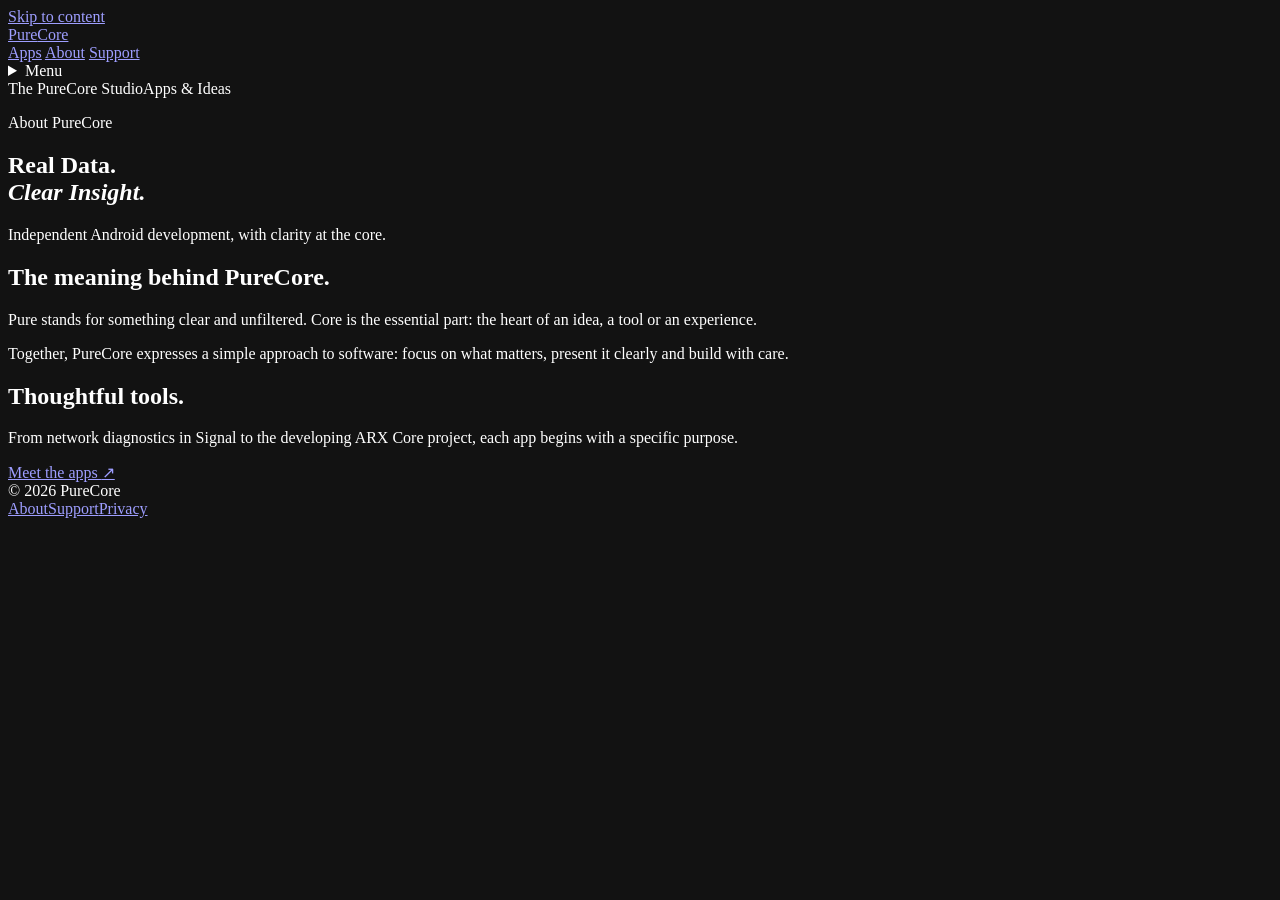
==== about.html @ 23969b4a "Add files via upload" ====
<!doctype html>
<html lang="en">
<head>
<meta charset="utf-8">
<meta name="viewport" content="width=device-width, initial-scale=1">
<meta name="color-scheme" content="dark">
<meta name="theme-color" content="#0e1012">
<meta name="referrer" content="strict-origin-when-cross-origin">
<title>About — PureCore</title>
<meta name="description" content="The thinking behind PureCore: purposeful software focused on the essentials.">
<meta property="og:type" content="website">
<meta property="og:site_name" content="PureCore">
<meta property="og:title" content="About — PureCore">
<meta property="og:description" content="The thinking behind PureCore: purposeful software focused on the essentials.">
<link rel="stylesheet" href="assets/style.css">
</head>
<body>
<a class="skip" href="#main">Skip to content</a>
<div class="wrap">
<header class="site-header">
    <a class="brand" href="index.html" aria-label="PureCore home"><span class="core-mark" aria-hidden="true"><i class="arc upper"></i><i class="arc lower"></i><b class="core"></b></span><span class="brand-text">Pure<span>Core</span></span></a>
    <nav class="desktop-nav" aria-label="Main navigation">
                <a href="apps.html">Apps</a>
                <a href="about.html" aria-current="page">About</a>
                <a href="support.html">Support</a>
            </nav>
    <details class="mobile-menu"><summary>Menu <span class="menu-lines" aria-hidden="true"></span></summary>
        <nav aria-label="Mobile navigation">
            <a href="index.html">Home <span aria-hidden="true">↗</span></a>
                        <a href="apps.html">Apps <span aria-hidden="true">↗</span></a>
                        <a href="about.html" aria-current="page">About <span aria-hidden="true">↗</span></a>
                        <a href="support.html">Support <span aria-hidden="true">↗</span></a>
                    </nav>
    </details>
</header>
<main id="main">
<div class="masthead"><span>The PureCore Studio</span><span>Apps &amp; Ideas</span></div>
    <section class="page-hero"><p class="eyebrow">About PureCore</p><h1>Real Data.<br><em>Clear Insight.</em></h1><p>Independent Android development, with clarity at the core.</p></section><div class="prose"><h2>The meaning behind PureCore.</h2><p>Pure stands for something clear and unfiltered. Core is the essential part: the heart of an idea, a tool or an experience.</p><p>Together, PureCore expresses a simple approach to software: focus on what matters, present it clearly and build with care.</p><h2>Thoughtful tools.</h2><p>From network diagnostics in Signal to the developing ARX Core project, each app begins with a specific purpose.</p><a class="text-link" href="apps.html">Meet the apps <span class="arrow" aria-hidden="true">↗</span></a></div>
</main>
<footer class="site-footer"><span>© 2026 PureCore</span><nav class="footer-links" aria-label="Footer navigation"><a href="about.html">About</a><a href="support.html">Support</a><a href="privacy.html">Privacy</a></nav></footer>
</div>
</body>
</html>
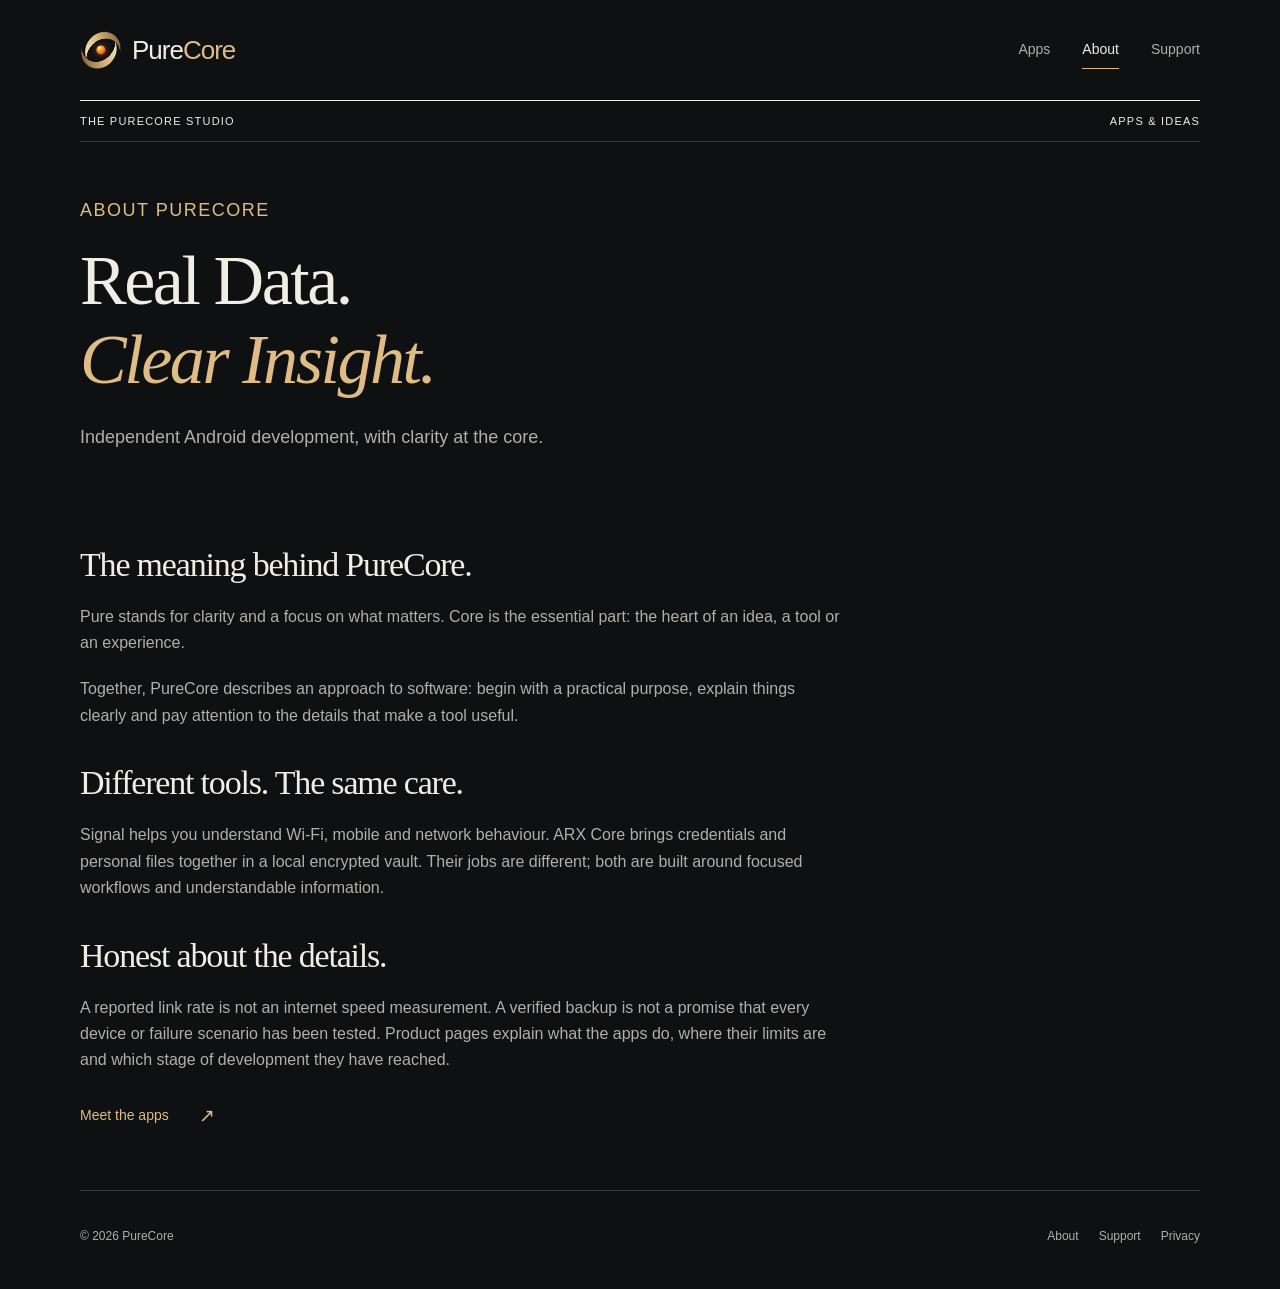
==== commit e48d5911: "Add files via upload" ====
--- a/about.html
+++ b/about.html
@@ -6,13 +6,15 @@
 <meta name="color-scheme" content="dark">
 <meta name="theme-color" content="#0e1012">
 <meta name="referrer" content="strict-origin-when-cross-origin">
-<title>About — PureCore</title>
-<meta name="description" content="The thinking behind PureCore: purposeful software focused on the essentials.">
+<title>About PureCore — Purposeful Android software</title>
+<meta name="description" content="The thinking behind PureCore: useful Android tools, clear explanations and care in the details.">
 <meta property="og:type" content="website">
 <meta property="og:site_name" content="PureCore">
-<meta property="og:title" content="About — PureCore">
-<meta property="og:description" content="The thinking behind PureCore: purposeful software focused on the essentials.">
+<meta property="og:title" content="About PureCore — Purposeful Android software">
+<meta property="og:description" content="The thinking behind PureCore: useful Android tools, clear explanations and care in the details.">
 <link rel="stylesheet" href="assets/style.css">
+<link rel="stylesheet" href="assets/icons-v4.css">
+<link rel="stylesheet" href="assets/site-v5.css">
 </head>
 <body>
 <a class="skip" href="#main">Skip to content</a>
@@ -20,24 +22,34 @@
 <header class="site-header">
     <a class="brand" href="index.html" aria-label="PureCore home"><span class="core-mark" aria-hidden="true"><i class="arc upper"></i><i class="arc lower"></i><b class="core"></b></span><span class="brand-text">Pure<span>Core</span></span></a>
     <nav class="desktop-nav" aria-label="Main navigation">
-                <a href="apps.html">Apps</a>
-                <a href="about.html" aria-current="page">About</a>
-                <a href="support.html">Support</a>
-            </nav>
-    <details class="mobile-menu"><summary>Menu <span class="menu-lines" aria-hidden="true"></span></summary>
+        <a href="apps.html">Apps</a>
+        <a href="about.html" aria-current="page">About</a>
+        <a href="support.html">Support</a>
+    </nav>
+    <details class="mobile-menu">
+        <summary>Menu <span class="menu-lines" aria-hidden="true"></span></summary>
         <nav aria-label="Mobile navigation">
             <a href="index.html">Home <span aria-hidden="true">↗</span></a>
-                        <a href="apps.html">Apps <span aria-hidden="true">↗</span></a>
-                        <a href="about.html" aria-current="page">About <span aria-hidden="true">↗</span></a>
-                        <a href="support.html">Support <span aria-hidden="true">↗</span></a>
-                    </nav>
+            <a href="apps.html">Apps <span aria-hidden="true">↗</span></a>
+            <a href="about.html" aria-current="page">About <span aria-hidden="true">↗</span></a>
+            <a href="support.html">Support <span aria-hidden="true">↗</span></a>
+        </nav>
     </details>
 </header>
 <main id="main">
 <div class="masthead"><span>The PureCore Studio</span><span>Apps &amp; Ideas</span></div>
-    <section class="page-hero"><p class="eyebrow">About PureCore</p><h1>Real Data.<br><em>Clear Insight.</em></h1><p>Independent Android development, with clarity at the core.</p></section><div class="prose"><h2>The meaning behind PureCore.</h2><p>Pure stands for something clear and unfiltered. Core is the essential part: the heart of an idea, a tool or an experience.</p><p>Together, PureCore expresses a simple approach to software: focus on what matters, present it clearly and build with care.</p><h2>Thoughtful tools.</h2><p>From network diagnostics in Signal to the developing ARX Core project, each app begins with a specific purpose.</p><a class="text-link" href="apps.html">Meet the apps <span class="arrow" aria-hidden="true">↗</span></a></div>
+
+<section class="page-hero"><p class="eyebrow">About PureCore</p><h1>Real Data.<br><em>Clear Insight.</em></h1><p>Independent Android development, with clarity at the core.</p></section>
+<div class="prose"><h2>The meaning behind PureCore.</h2><p>Pure stands for clarity and a focus on what matters. Core is the essential part: the heart of an idea, a tool or an experience.</p><p>Together, PureCore describes an approach to software: begin with a practical purpose, explain things clearly and pay attention to the details that make a tool useful.</p><h2>Different tools. The same care.</h2><p>Signal helps you understand Wi-Fi, mobile and network behaviour. ARX Core brings credentials and personal files together in a local encrypted vault. Their jobs are different; both are built around focused workflows and understandable information.</p><h2>Honest about the details.</h2><p>A reported link rate is not an internet speed measurement. A verified backup is not a promise that every device or failure scenario has been tested. Product pages explain what the apps do, where their limits are and which stage of development they have reached.</p><a class="text-link" href="apps.html">Meet the apps <span class="arrow" aria-hidden="true">↗</span></a></div>
 </main>
-<footer class="site-footer"><span>© 2026 PureCore</span><nav class="footer-links" aria-label="Footer navigation"><a href="about.html">About</a><a href="support.html">Support</a><a href="privacy.html">Privacy</a></nav></footer>
+<footer class="site-footer">
+    <span>© 2026 PureCore</span>
+    <nav class="footer-links" aria-label="Footer navigation">
+        <a href="about.html">About</a>
+        <a href="support.html">Support</a>
+        <a href="privacy.html">Privacy</a>
+    </nav>
+</footer>
 </div>
 </body>
 </html>
--- a/assets/style.css
+++ b/assets/style.css
@@ -0,0 +1,9 @@
+:root{color-scheme:dark;--bg:#0e1012;--surface:#1a1d20;--text:#f1ede5;--muted:#b2afa8;--gold:#dfbc86;--line:#3a3b3b;--serif:Georgia,'Times New Roman',serif}
+*{box-sizing:border-box}html{scroll-behavior:smooth;scroll-padding-top:24px}body{margin:0;background:var(--bg);color:var(--text);font:16px/1.65 Arial,Helvetica,sans-serif}a{color:inherit;text-decoration:none}button,summary,a{-webkit-tap-highlight-color:transparent}a,summary{touch-action:manipulation}a:focus-visible,summary:focus-visible{outline:2px solid var(--gold);outline-offset:6px}::selection{background:#dfbc86;color:#17120d}h1,h2,h3,p{margin-top:0}h1,h2,h3{font-family:var(--serif);font-weight:400;line-height:1.12;letter-spacing:-.035em}h1{font-size:clamp(44px,6.8vw,84px);margin-bottom:24px}h2{font-size:clamp(30px,4vw,48px);margin-bottom:20px}h3{font-size:25px;margin-bottom:12px}p{color:var(--muted);margin-bottom:20px}em{color:var(--gold);font-weight:400}img{max-width:100%;height:auto}.wrap{width:min(1120px,calc(100% - 64px));margin:auto}.skip{position:absolute;left:20px;top:-100px;background:var(--gold);color:#15100a;padding:10px 15px;z-index:99}.skip:focus{top:12px}.site-header{min-height:100px;display:flex;justify-content:space-between;align-items:center;gap:25px}.brand{display:inline-flex;align-items:center;gap:10px;flex:none;font-size:26px;font-weight:500;letter-spacing:-1px}.brand-text>span{color:var(--gold)}.desktop-nav{display:flex;gap:32px;align-items:center}.desktop-nav a{font-size:14px;color:var(--muted);padding:12px 0;position:relative}.desktop-nav a:hover,.desktop-nav a[aria-current=page]{color:var(--text)}.desktop-nav a[aria-current=page]::after{content:'';height:1px;background:var(--gold);position:absolute;bottom:5px;left:0;right:0}.mobile-menu{display:none;position:relative}.mobile-menu>summary{list-style:none;display:flex;align-items:center;gap:9px;min-height:44px;font-size:13px;cursor:pointer}.mobile-menu>summary::-webkit-details-marker{display:none}.menu-lines{width:16px;height:10px;border-top:1px solid currentColor;border-bottom:1px solid currentColor}.mobile-menu nav{position:absolute;right:0;top:51px;min-width:190px;padding:8px;background:var(--surface);border:1px solid var(--line);box-shadow:0 18px 45px #0005;z-index:10}.mobile-menu nav a{display:flex;justify-content:space-between;padding:12px 14px;min-height:46px}.mobile-menu nav a:hover{color:var(--gold)}.mobile-menu nav [aria-current=page]{color:var(--gold)}
+.core-mark{position:relative;display:inline-block;width:42px;height:42px;flex:none;isolation:isolate}.core-mark::before{content:'';position:absolute;inset:18%;background:radial-gradient(circle,#ff831c18,transparent 70%);border-radius:50%;z-index:-1}.arc{position:absolute;display:block;left:10%;top:9%;width:90%;height:82%;border-radius:50%;background:linear-gradient(135deg,#fff0cf 3%,#d7b47a 43%,#8b6941 84%);-webkit-mask-image:radial-gradient(ellipse 99% 93% at 38% 62%,transparent 49%,#000 50%);mask-image:radial-gradient(ellipse 99% 93% at 38% 62%,transparent 49%,#000 50%);transform:rotate(-52deg);filter:drop-shadow(0 0 1px #efb55750)}.lower{left:0;transform:rotate(128deg);background:linear-gradient(135deg,#fff0cf 3%,#d7b47a 40%,#8b6941 84%)}.core{position:absolute;display:block;width:22%;height:22%;left:50%;top:50%;transform:translate(-50%,-50%);border-radius:50%;background:radial-gradient(circle at 35% 28%,#fff1b3 0%,#ffc059 18%,#ff8a23 45%,#ed5c0d 76%,#a52b07 100%);box-shadow:0 0 7px #ffad5199,0 0 19px #ff7a2466,0 0 34px #ff6b2128;z-index:2}.brand .core{box-shadow:0 0 5px #ff8d3566}
+.masthead{border-top:1px solid var(--text);border-bottom:1px solid var(--line);display:flex;justify-content:space-between;gap:12px;padding:11px 0;font-size:11px;letter-spacing:1.2px;text-transform:uppercase}.hero{padding:68px 0 48px}.hero p{max-width:520px;font-size:18px;line-height:1.65;margin-bottom:0}.eyebrow{font-family:Arial,Helvetica,sans-serif;font-size:11px;letter-spacing:1.5px;line-height:1.5;text-transform:uppercase;color:var(--gold);margin-bottom:18px}.home-grid{display:grid;grid-template-columns:minmax(0,1.65fr) minmax(0,1fr);gap:28px;align-items:stretch}.feature{padding:36px;background:var(--surface);border-left:2px solid #ba945e}.feature .eyebrow{margin-bottom:18px}.feature h2{max-width:550px}.feature p{max-width:490px}.feature-head{display:flex;justify-content:space-between;gap:20px;align-items:center}.feature-head>div{min-width:0}.signal-icon{display:block;width:88px;height:88px;object-fit:contain;flex:none;background:#000}.text-link{display:inline-flex;align-items:center;justify-content:space-between;gap:30px;min-height:44px;font-size:14px;color:var(--gold)}.text-link:hover{color:#f7d9a8}.arrow{font-family:Arial,Helvetica,sans-serif;font-size:19px;font-style:normal}.aside-project{padding:30px 0 22px;border-top:1px solid var(--line);display:flex;flex-direction:column;align-items:flex-start}.aside-project h2{font-size:35px;margin:0 0 14px}.aside-project .text-link{margin-top:auto}.status{display:inline-block;font:11px/1.4 Arial,Helvetica,sans-serif;color:var(--muted);padding:5px 9px;border:1px solid var(--line);margin-bottom:20px}.section-label{display:flex;justify-content:space-between;gap:15px;border-top:1px solid var(--line);padding-top:18px;margin:48px 0 24px}.section-label h2{font-family:Arial,Helvetica,sans-serif;font-size:11px;letter-spacing:1.5px;text-transform:uppercase;margin:0}.section-label a{font-size:12px;color:var(--gold)}.principles{display:grid;grid-template-columns:repeat(3,minmax(0,1fr));gap:28px;margin-bottom:20px}.principles h3{font-size:26px}.principles p{font-size:14px}.section-number{display:block;color:var(--gold);font-size:11px;margin-bottom:15px}.site-footer{display:flex;align-items:center;justify-content:space-between;gap:22px;flex-wrap:wrap;border-top:1px solid var(--line);padding:24px 0 30px;margin-top:52px;color:var(--muted);font-size:12px}.footer-links{display:flex;gap:20px;flex-wrap:wrap}.footer-links a{min-height:44px;display:flex;align-items:center}.footer-links a:hover{color:var(--gold)}
+.page-hero{padding:55px 0 38px;max-width:760px}.page-hero h1{font-size:clamp(43px,6vw,70px)}.page-hero p{font-size:18px;max-width:650px}.app-grid{display:grid;grid-template-columns:repeat(2,minmax(0,1fr));gap:26px}.app-card{background:var(--surface);border-left:2px solid #ba945e;padding:30px;display:flex;align-items:flex-start;flex-direction:column}.app-card .card-heading{display:flex;justify-content:space-between;gap:22px;width:100%;align-items:center}.app-card h2{font-size:38px;margin:12px 0 14px}.app-card .signal-icon{width:66px;height:66px}.app-card .text-link{margin-top:auto}.app-card p{font-size:15px}.feature-tags{display:flex;flex-wrap:wrap;gap:8px;margin:0 0 25px;padding:0;list-style:none}.feature-tags li{font-size:11px;color:var(--muted);border:1px solid var(--line);padding:5px 9px}.breadcrumb{font-size:12px;color:var(--muted);margin:22px 0 0}.breadcrumb a{color:var(--gold);min-height:44px;display:inline-flex;align-items:center}.app-heading{display:flex;gap:26px;align-items:center}.app-heading h1{margin:0}.app-heading .signal-icon{width:105px;height:105px}.app-intro{padding:26px 0 32px;max-width:760px}.app-intro p{font-size:18px}.button{display:inline-flex;gap:25px;align-items:center;justify-content:space-between;padding:12px 18px;border:1px solid #d7b47a;background:#dfbc86;color:#20180e;font-size:14px;min-height:48px}.button:hover{background:#efd1a4}.feature-grid{display:grid;grid-template-columns:repeat(2,minmax(0,1fr));column-gap:38px}.feature-item{padding:25px 0 18px;border-top:1px solid var(--line)}.feature-item h3{font-size:28px}.feature-item p{font-size:15px;max-width:470px}.note{padding:24px 28px;border-left:2px solid #ba945e;background:var(--surface);margin:28px 0 0;max-width:780px}.note p:last-child{margin-bottom:0}.prose{max-width:760px}.prose h2{font-size:34px;margin-top:35px}.prose p{font-size:16px}.faq{border-top:1px solid var(--line);padding:0}.faq details{border-bottom:1px solid var(--line);padding:0}.faq summary{padding:19px 24px 19px 0;font-size:16px;cursor:pointer;min-height:60px}.faq details p{padding:0 24px 4px 0;font-size:15px;max-width:680px}.support-links{display:flex;gap:25px;flex-wrap:wrap;margin:25px 0}.publisher-address{white-space:pre-line;font-style:normal;color:var(--muted)}
+@media(min-width:900px){.home-hero{display:grid;grid-template-columns:1fr auto;align-items:end;gap:40px}.home-hero .hero-note{border-left:1px solid var(--line);padding-left:24px;font-size:13px;max-width:230px;margin-bottom:8px}.home-hero .hero-note span{display:block;color:var(--gold);font-size:11px;letter-spacing:1.3px;margin-bottom:12px}}
+@media(max-width:899px){.hero-note{display:none}.hero{padding:44px 0 36px}.home-grid{grid-template-columns:minmax(0,1fr) 240px;gap:22px}.feature{padding:28px}.feature-head{gap:14px}.feature-head .signal-icon{width:68px;height:68px}.principles{gap:22px}.aside-project{padding-top:25px}}
+@media(max-width:680px){.wrap{width:calc(100% - 44px)}.site-header{min-height:76px}.brand{font-size:22px;gap:8px}.core-mark{width:34px;height:34px}.desktop-nav{display:none}.mobile-menu{display:block}.masthead{font-size:10px;letter-spacing:.65px;flex-wrap:wrap;row-gap:3px}.hero{padding:28px 0 26px}h1{font-size:clamp(40px,10.5vw,57px);margin-bottom:18px}.hero p{font-size:14px}.home-grid{display:block}.feature{padding:23px 21px}.feature .eyebrow{font-size:10px;letter-spacing:1.1px;margin-bottom:13px}.feature h2{font-size:31px;margin-bottom:13px}.feature-head .signal-icon{width:61px;height:61px}.feature p{font-size:13px;margin-bottom:12px}.text-link{font-size:13px;gap:25px}.aside-project{border-top:0;padding:23px 0 0}.aside-project h2{font-size:27px;margin-bottom:9px}.aside-project .eyebrow{font-size:10px;margin-bottom:9px}.aside-project p{font-size:13px;margin-bottom:8px}.aside-project .status{margin-bottom:9px}.principles{grid-template-columns:1fr;gap:5px}.principles article{border-bottom:1px solid var(--line);padding:9px 0 8px}.principles article:last-child{border-bottom:0}.section-number{float:left;width:32px;margin-top:5px}.principles h3{font-size:24px;margin-bottom:9px}.principles p{font-size:13px;margin-left:32px}.section-label{margin-top:33px;margin-bottom:15px}.site-footer{margin-top:30px;padding:18px 0 22px;gap:5px 20px;align-items:flex-start}.site-footer>span{padding-top:13px}.footer-links{gap:15px}.page-hero{padding:32px 0 25px}.page-hero h1{font-size:43px}.page-hero p{font-size:15px}.app-grid,.feature-grid{grid-template-columns:1fr}.app-card{padding:24px}.app-card h2{font-size:34px}.app-heading{gap:17px}.app-heading .signal-icon{width:78px;height:78px}.app-intro p{font-size:16px}.feature-item h3{font-size:27px}.feature-item p{font-size:14px}.note{padding:20px}.note p{font-size:14px}.prose h2{font-size:30px}.prose p{font-size:15px}.faq summary{font-size:15px}.faq details p{font-size:14px}}
+@media(prefers-reduced-motion:reduce){html{scroll-behavior:auto}}
--- a/assets/icons-v4.css
+++ b/assets/icons-v4.css
@@ -0,0 +1,141 @@
+.signal-icon,
+.arx-icon {
+  display: block;
+  width: 88px;
+  height: 88px;
+  object-fit: contain;
+  flex: none;
+  margin: 0;
+  background: transparent;
+  transform-origin: center;
+}
+
+/* Align the visible artwork without changing either original PNG. */
+.signal-icon { transform: translate(1.24%, 1.32%); }
+.arx-icon { transform: translateY(-3.44%) scale(.86); }
+
+.home-grid .feature,
+.home-grid .aside-project,
+.app-card {
+  position: relative;
+  --project-icon-size: 88px;
+  --project-icon-top: 36px;
+  --project-icon-right: 36px;
+}
+
+.home-grid .aside-project {
+  --project-icon-top: 35px;
+  --project-icon-right: 0px;
+  padding-top: 36px;
+}
+
+.app-card {
+  --project-icon-size: 66px;
+  --project-icon-top: 30px;
+  --project-icon-right: 30px;
+}
+
+.home-grid .signal-icon,
+.home-grid .arx-icon,
+.app-card .signal-icon,
+.app-card .arx-icon {
+  position: absolute;
+  top: var(--project-icon-top);
+  right: var(--project-icon-right);
+  width: var(--project-icon-size);
+  height: var(--project-icon-size);
+}
+
+.home-grid .feature-head,
+.home-grid .arx-home-heading,
+.app-card .card-heading {
+  display: block;
+  width: 100%;
+  min-height: var(--project-icon-size);
+  padding-right: calc(var(--project-icon-size) + 16px);
+  margin-bottom: 18px;
+}
+
+.feature-head > div,
+.arx-home-heading > div,
+.card-heading > div { min-width: 0; }
+
+.home-grid .feature-head .eyebrow,
+.home-grid .arx-home-heading .eyebrow { margin: 0 0 18px; }
+
+.home-grid .feature-head h2,
+.home-grid .arx-home-heading h2,
+.app-card .card-heading h2 { margin: 0; }
+
+.app-card .card-heading { margin-bottom: 16px; }
+.app-card .card-heading .eyebrow {
+  font-size: 11px;
+  line-height: 1.5;
+  margin: 0 0 10px;
+}
+
+.arx-project-art {
+  display: flex;
+  justify-content: center;
+  margin-bottom: 24px;
+}
+
+.app-heading .signal-icon,
+.arx-project-art .arx-icon {
+  width: 105px;
+  height: 105px;
+}
+
+.arx-project-hero { text-align: center; }
+.arx-project-hero p { margin-left: auto; margin-right: auto; }
+
+@media (max-width: 899px) {
+  .home-grid .feature,
+  .home-grid .aside-project {
+    --project-icon-size: 68px;
+    --project-icon-top: 28px;
+    --project-icon-right: 28px;
+  }
+
+  .home-grid .aside-project {
+    --project-icon-top: 27px;
+    --project-icon-right: 0px;
+    padding-top: 28px;
+  }
+}
+
+@media (max-width: 680px) {
+  .home-grid .feature,
+  .home-grid .aside-project {
+    --project-icon-size: 61px;
+    --project-icon-top: 23px;
+    --project-icon-right: 21px;
+  }
+
+  .home-grid .aside-project {
+    --project-icon-right: 0px;
+    padding-top: 23px;
+  }
+
+  .home-grid .feature-head,
+  .home-grid .arx-home-heading {
+    padding-right: calc(var(--project-icon-size) + 14px);
+    margin-bottom: 13px;
+  }
+
+  .home-grid .feature-head .eyebrow,
+  .home-grid .arx-home-heading .eyebrow { margin-bottom: 13px; }
+
+  .app-card {
+    --project-icon-top: 24px;
+    --project-icon-right: 24px;
+  }
+
+  .arx-project-art { margin-bottom: 17px; }
+
+  .app-heading .signal-icon,
+  .arx-project-art .arx-icon {
+    width: 78px;
+    height: 78px;
+  }
+}
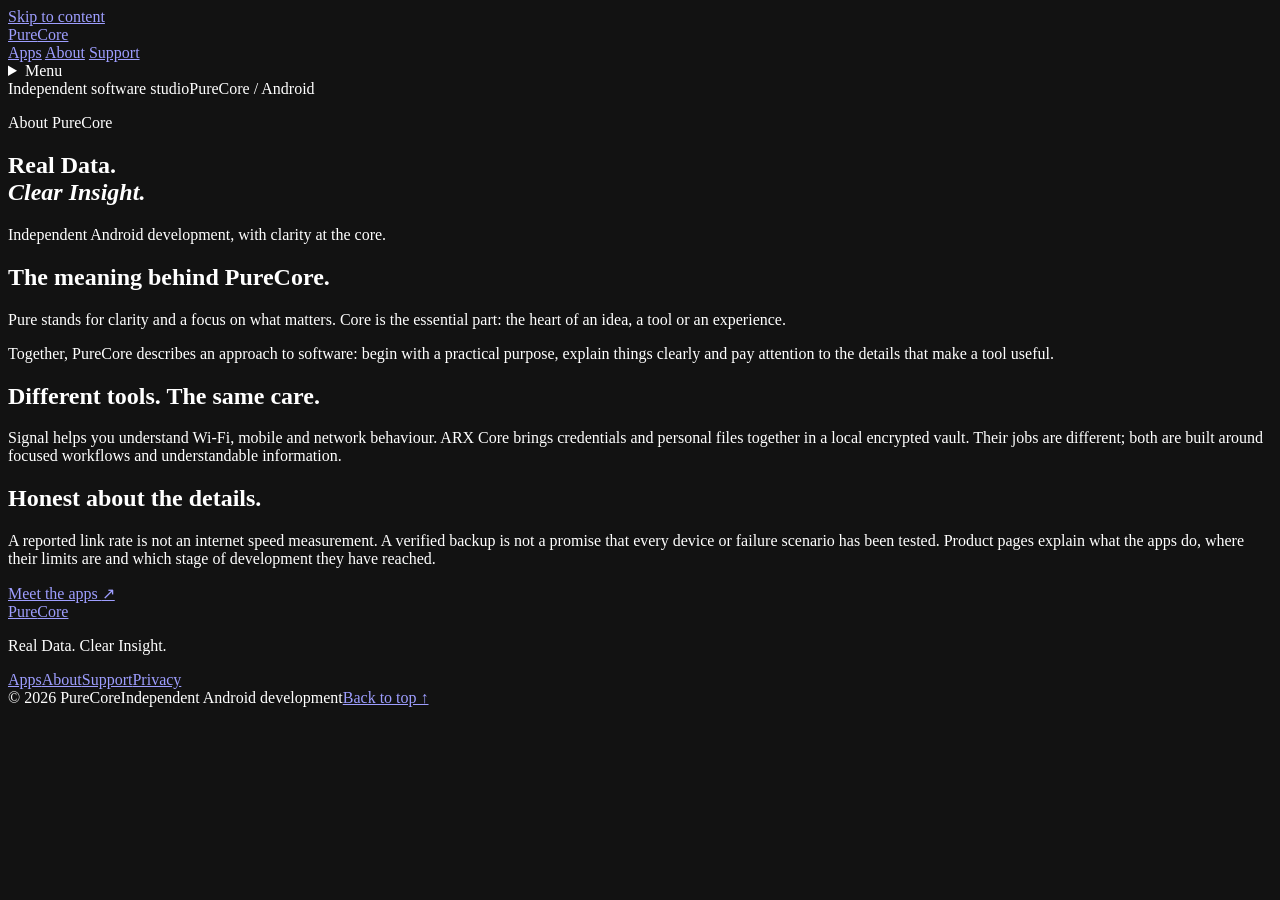
==== commit c8754d4b: "Add files via upload" ====
--- a/about.html
+++ b/about.html
@@ -12,44 +12,31 @@
 <meta property="og:site_name" content="PureCore">
 <meta property="og:title" content="About PureCore — Purposeful Android software">
 <meta property="og:description" content="The thinking behind PureCore: useful Android tools, clear explanations and care in the details.">
-<link rel="stylesheet" href="assets/style.css">
-<link rel="stylesheet" href="assets/icons-v4.css">
-<link rel="stylesheet" href="assets/site-v5.css">
-</head>
-<body>
+<link rel="stylesheet" href="assets/signature-v7.css"><script src="assets/icons-v4.js" defer></script><script src="assets/signature-v7.js" defer></script></head>
+<body class="page-about">
 <a class="skip" href="#main">Skip to content</a>
 <div class="wrap">
 <header class="site-header">
-    <a class="brand" href="index.html" aria-label="PureCore home"><span class="core-mark" aria-hidden="true"><i class="arc upper"></i><i class="arc lower"></i><b class="core"></b></span><span class="brand-text">Pure<span>Core</span></span></a>
-    <nav class="desktop-nav" aria-label="Main navigation">
-        <a href="apps.html">Apps</a>
-        <a href="about.html" aria-current="page">About</a>
-        <a href="support.html">Support</a>
-    </nav>
-    <details class="mobile-menu">
-        <summary>Menu <span class="menu-lines" aria-hidden="true"></span></summary>
-        <nav aria-label="Mobile navigation">
-            <a href="index.html">Home <span aria-hidden="true">↗</span></a>
-            <a href="apps.html">Apps <span aria-hidden="true">↗</span></a>
-            <a href="about.html" aria-current="page">About <span aria-hidden="true">↗</span></a>
-            <a href="support.html">Support <span aria-hidden="true">↗</span></a>
-        </nav>
-    </details>
+<a class="brand" href="index.html" aria-label="PureCore home"><span class="core-mark" aria-hidden="true"><i class="arc upper"></i><i class="arc lower"></i><b class="core"></b></span><span class="brand-text">Pure<span>Core</span></span></a>
+<nav class="desktop-nav" aria-label="Main navigation">
+<a href="apps.html">Apps</a>
+<a href="about.html" aria-current="page">About</a>
+<a href="support.html">Support</a>
+</nav>
+<details class="mobile-menu">
+<summary>Menu <span class="menu-lines" aria-hidden="true"></span></summary>
+<nav aria-label="Mobile navigation">
+<a href="index.html">Home </a>
+<a href="apps.html">Apps </a>
+<a href="about.html" aria-current="page">About </a>
+<a href="support.html">Support </a>
+</nav>
+</details>
 </header>
 <main id="main">
-<div class="masthead"><span>The PureCore Studio</span><span>Apps &amp; Ideas</span></div>
-
-<section class="page-hero"><p class="eyebrow">About PureCore</p><h1>Real Data.<br><em>Clear Insight.</em></h1><p>Independent Android development, with clarity at the core.</p></section>
-<div class="prose"><h2>The meaning behind PureCore.</h2><p>Pure stands for clarity and a focus on what matters. Core is the essential part: the heart of an idea, a tool or an experience.</p><p>Together, PureCore describes an approach to software: begin with a practical purpose, explain things clearly and pay attention to the details that make a tool useful.</p><h2>Different tools. The same care.</h2><p>Signal helps you understand Wi-Fi, mobile and network behaviour. ARX Core brings credentials and personal files together in a local encrypted vault. Their jobs are different; both are built around focused workflows and understandable information.</p><h2>Honest about the details.</h2><p>A reported link rate is not an internet speed measurement. A verified backup is not a promise that every device or failure scenario has been tested. Product pages explain what the apps do, where their limits are and which stage of development they have reached.</p><a class="text-link" href="apps.html">Meet the apps <span class="arrow" aria-hidden="true">↗</span></a></div>
+<div class="masthead"><span>Independent software studio</span><span>PureCore / Android</span></div><section class="page-hero editorial-hero"><p class="eyebrow">About PureCore</p><h1>Real Data.<br><em>Clear Insight.</em></h1><p>Independent Android development, with clarity at the core.</p></section>
+<div class="prose about-prose" data-reveal=""><h2>The meaning behind PureCore.</h2><p>Pure stands for clarity and a focus on what matters. Core is the essential part: the heart of an idea, a tool or an experience.</p><p>Together, PureCore describes an approach to software: begin with a practical purpose, explain things clearly and pay attention to the details that make a tool useful.</p><h2>Different tools. The same care.</h2><p>Signal helps you understand Wi-Fi, mobile and network behaviour. ARX Core brings credentials and personal files together in a local encrypted vault. Their jobs are different; both are built around focused workflows and understandable information.</p><h2>Honest about the details.</h2><p>A reported link rate is not an internet speed measurement. A verified backup is not a promise that every device or failure scenario has been tested. Product pages explain what the apps do, where their limits are and which stage of development they have reached.</p><a class="text-link" href="apps.html">Meet the apps <span class="arrow" aria-hidden="true">↗</span></a></div>
 </main>
-<footer class="site-footer">
-    <span>© 2026 PureCore</span>
-    <nav class="footer-links" aria-label="Footer navigation">
-        <a href="about.html">About</a>
-        <a href="support.html">Support</a>
-        <a href="privacy.html">Privacy</a>
-    </nav>
-</footer>
-</div>
-</body>
+<footer class="site-footer"><div><a class="brand footer-brand" href="index.html" aria-label="PureCore home"><span class="core-mark" aria-hidden="true"><i class="arc upper"></i><i class="arc lower"></i><b class="core"></b></span><span class="brand-text">Pure<span>Core</span></span></a><p>Real Data. Clear Insight.</p></div><nav class="footer-links" aria-label="Footer navigation"><a href="apps.html">Apps</a><a href="about.html">About</a><a href="support.html">Support</a><a href="privacy.html">Privacy</a></nav><div class="footer-base"><span>© 2026 PureCore</span><span>Independent Android development</span><a href="#main">Back to top ↑</a></div></footer></div>
+<button class="motion-toggle" type="button" aria-pressed="false" hidden><span class="motion-symbol" aria-hidden="true">Ⅱ</span><span class="motion-label">Pause motion</span></button><div class="reading-progress" aria-hidden="true"></div></body>
 </html>
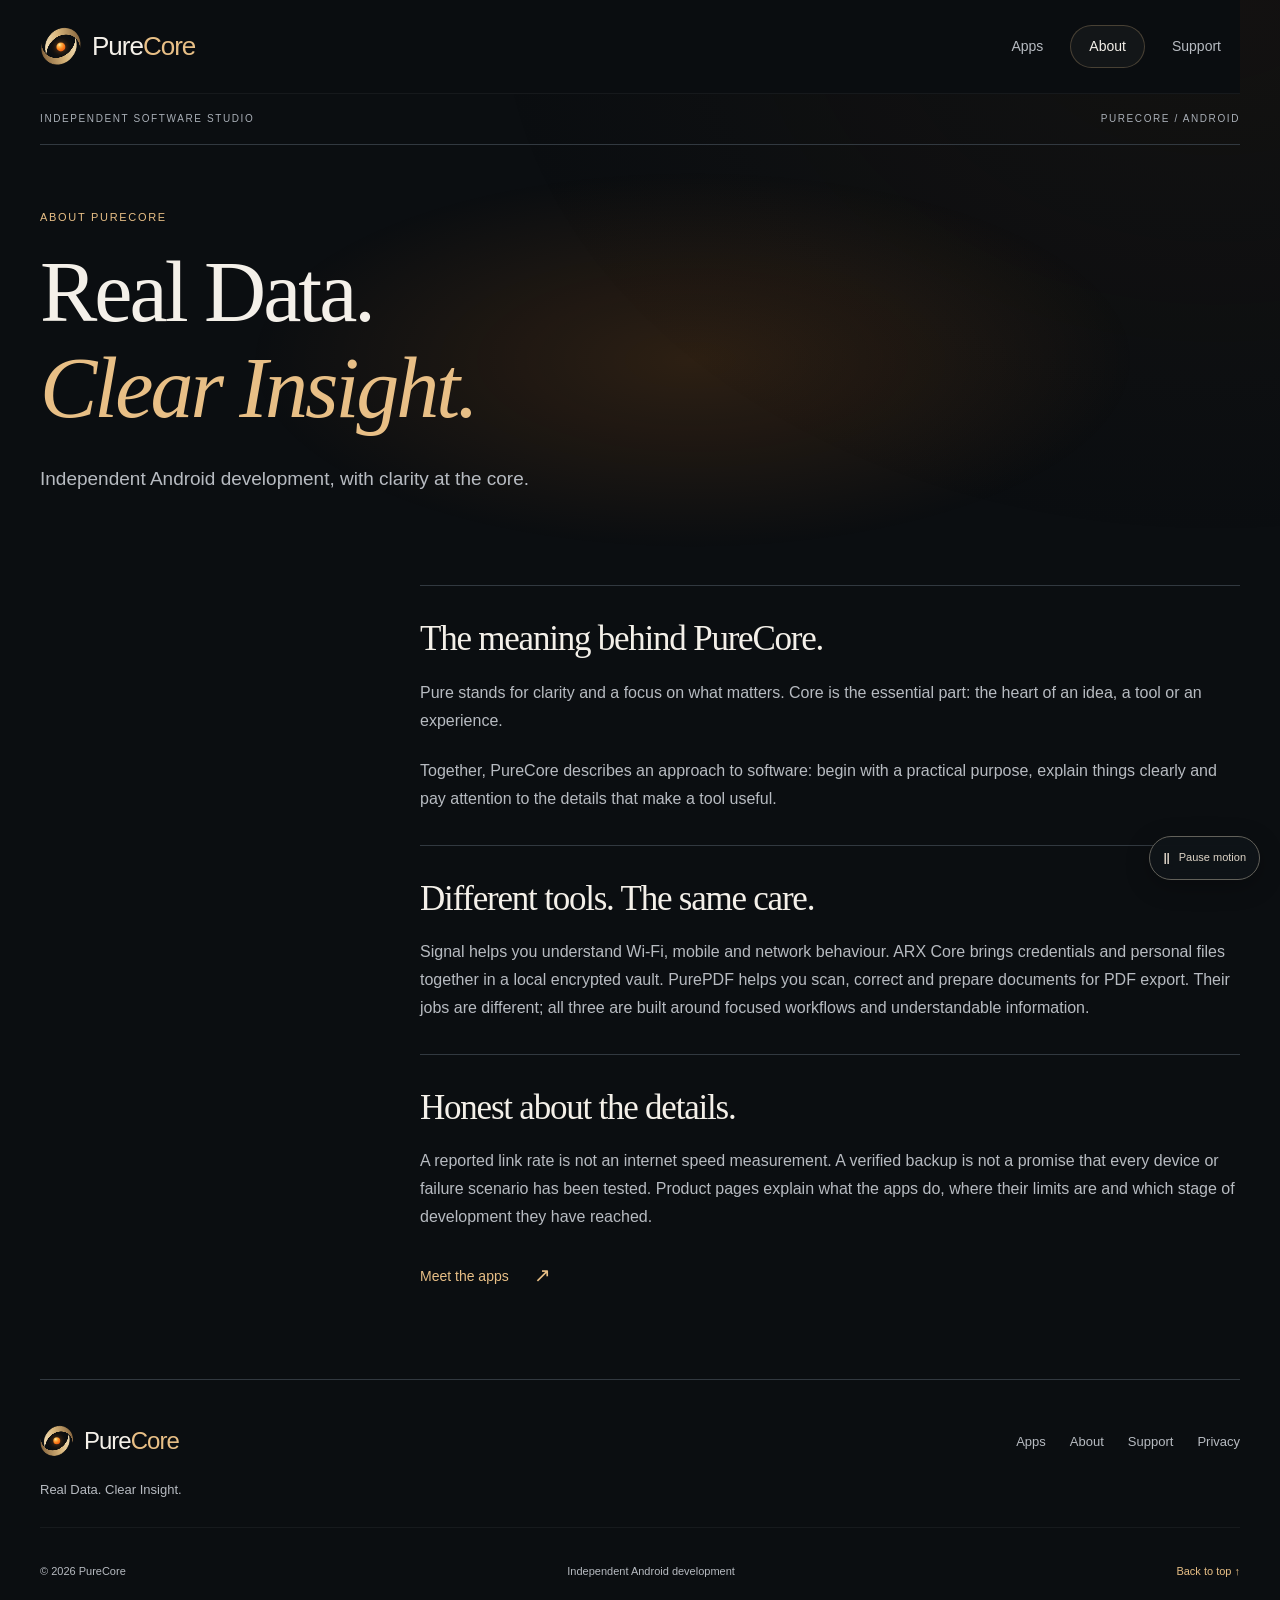
==== commit 774f1012: "Add files via upload" ====
--- a/about.html
+++ b/about.html
@@ -12,7 +12,7 @@
 <meta property="og:site_name" content="PureCore">
 <meta property="og:title" content="About PureCore — Purposeful Android software">
 <meta property="og:description" content="The thinking behind PureCore: useful Android tools, clear explanations and care in the details.">
-<link rel="stylesheet" href="assets/signature-v7.css"><script src="assets/icons-v4.js" defer></script><script src="assets/signature-v7.js" defer></script></head>
+<link rel="stylesheet" href="assets/signature-v7.css"><link rel="stylesheet" href="assets/purepdf-v1.css"><script src="assets/icons-v4.js" defer></script><script src="assets/signature-v7.js" defer></script></head>
 <body class="page-about">
 <a class="skip" href="#main">Skip to content</a>
 <div class="wrap">
@@ -35,7 +35,7 @@
 </header>
 <main id="main">
 <div class="masthead"><span>Independent software studio</span><span>PureCore / Android</span></div><section class="page-hero editorial-hero"><p class="eyebrow">About PureCore</p><h1>Real Data.<br><em>Clear Insight.</em></h1><p>Independent Android development, with clarity at the core.</p></section>
-<div class="prose about-prose" data-reveal=""><h2>The meaning behind PureCore.</h2><p>Pure stands for clarity and a focus on what matters. Core is the essential part: the heart of an idea, a tool or an experience.</p><p>Together, PureCore describes an approach to software: begin with a practical purpose, explain things clearly and pay attention to the details that make a tool useful.</p><h2>Different tools. The same care.</h2><p>Signal helps you understand Wi-Fi, mobile and network behaviour. ARX Core brings credentials and personal files together in a local encrypted vault. Their jobs are different; both are built around focused workflows and understandable information.</p><h2>Honest about the details.</h2><p>A reported link rate is not an internet speed measurement. A verified backup is not a promise that every device or failure scenario has been tested. Product pages explain what the apps do, where their limits are and which stage of development they have reached.</p><a class="text-link" href="apps.html">Meet the apps <span class="arrow" aria-hidden="true">↗</span></a></div>
+<div class="prose about-prose" data-reveal=""><h2>The meaning behind PureCore.</h2><p>Pure stands for clarity and a focus on what matters. Core is the essential part: the heart of an idea, a tool or an experience.</p><p>Together, PureCore describes an approach to software: begin with a practical purpose, explain things clearly and pay attention to the details that make a tool useful.</p><h2>Different tools. The same care.</h2><p>Signal helps you understand Wi-Fi, mobile and network behaviour. ARX Core brings credentials and personal files together in a local encrypted vault. PurePDF helps you scan, correct and prepare documents for PDF export. Their jobs are different; all three are built around focused workflows and understandable information.</p><h2>Honest about the details.</h2><p>A reported link rate is not an internet speed measurement. A verified backup is not a promise that every device or failure scenario has been tested. Product pages explain what the apps do, where their limits are and which stage of development they have reached.</p><a class="text-link" href="apps.html">Meet the apps <span class="arrow" aria-hidden="true">↗</span></a></div>
 </main>
 <footer class="site-footer"><div><a class="brand footer-brand" href="index.html" aria-label="PureCore home"><span class="core-mark" aria-hidden="true"><i class="arc upper"></i><i class="arc lower"></i><b class="core"></b></span><span class="brand-text">Pure<span>Core</span></span></a><p>Real Data. Clear Insight.</p></div><nav class="footer-links" aria-label="Footer navigation"><a href="apps.html">Apps</a><a href="about.html">About</a><a href="support.html">Support</a><a href="privacy.html">Privacy</a></nav><div class="footer-base"><span>© 2026 PureCore</span><span>Independent Android development</span><a href="#main">Back to top ↑</a></div></footer></div>
 <button class="motion-toggle" type="button" aria-pressed="false" hidden><span class="motion-symbol" aria-hidden="true">Ⅱ</span><span class="motion-label">Pause motion</span></button><div class="reading-progress" aria-hidden="true"></div></body>
--- a/assets/signature-v7.css
+++ b/assets/signature-v7.css
@@ -0,0 +1,40 @@
+/* PureCore — Signature edition. Original logo construction and icon artwork retained. */
+:root{color-scheme:dark;--bg:#0b0e11;--surface:#14191e;--text:#f4f0e9;--muted:#b7bbc1;--gold:#e8bf86;--line:#323940;--orange:#ff9d4c;--accent:var(--gold);--serif:Georgia,'Times New Roman',serif}
+*{box-sizing:border-box}html{scroll-behavior:smooth;scroll-padding-top:110px}body{margin:0;background:var(--bg);color:var(--text);font:16px/1.75 Arial,Helvetica,sans-serif;overflow-wrap:break-word}body::before{content:'';position:fixed;inset:0;z-index:-1;pointer-events:none;background:radial-gradient(ellipse at 95% 0,#3d26112b,transparent 42%)}a{color:inherit;text-decoration:none}button{font:inherit}a,button,summary{touch-action:manipulation;-webkit-tap-highlight-color:transparent}a:focus-visible,button:focus-visible,summary:focus-visible{outline:2px solid var(--accent);outline-offset:6px}::selection{background:var(--gold);color:#101317}img,canvas{max-width:100%}h1,h2,h3,p{margin-top:0}h1,h2,h3{font-family:var(--serif);font-weight:400;line-height:1.12;letter-spacing:-.035em}h1{font-size:clamp(56px,7.8vw,104px);margin-bottom:26px}h2{font-size:clamp(34px,4.2vw,54px);margin-bottom:22px}h3{font-size:29px;margin-bottom:14px}p{color:var(--muted);margin-bottom:22px}em{color:var(--gold);font-weight:400}ul{padding-left:20px}.wrap{width:min(1200px,calc(100% - 80px));margin:auto}.skip{position:absolute;left:24px;top:-100px;z-index:100;background:var(--gold);color:#111;padding:10px 18px}.skip:focus{top:15px}main{min-width:0}.eyebrow{font:11px/1.55 Arial,Helvetica,sans-serif;letter-spacing:1.7px;text-transform:uppercase;color:var(--accent);margin-bottom:18px}.theme-signal{--accent:#cba6ff}.theme-arx{--accent:#ffad68}
+.site-header{position:sticky;top:0;z-index:30;min-height:94px;display:flex;align-items:center;justify-content:space-between;gap:24px;background:#0b0e11f5;border-bottom:1px solid #ffffff0d;backdrop-filter:blur(18px)}.brand{display:inline-flex;align-items:center;gap:10px;flex:none;font-size:26px;font-weight:500;letter-spacing:-1px;color:var(--text)}.brand-text>span{color:var(--gold)}.desktop-nav{display:flex;gap:8px;align-items:center}.desktop-nav a{font-size:14px;padding:9px 19px;border-radius:30px;color:var(--muted);transition:background .2s,color .2s}.desktop-nav a:hover,.desktop-nav a[aria-current=page]{background:#ffffff09;color:var(--text)}.desktop-nav a[aria-current=page]{box-shadow:inset 0 0 0 1px #e8bf8640}.mobile-menu{display:none;position:relative}.mobile-menu summary{list-style:none;display:flex;align-items:center;gap:12px;min-height:44px;cursor:pointer}.mobile-menu summary::-webkit-details-marker{display:none}.menu-lines{width:18px;height:10px;border-top:1px solid;border-bottom:1px solid}.mobile-menu nav{position:absolute;top:51px;right:0;min-width:210px;padding:10px;background:#14191e;border:1px solid var(--line);border-radius:14px;box-shadow:0 20px 50px #0009}.mobile-menu nav a{display:block;padding:11px 16px;border-radius:6px;min-height:46px}.mobile-menu nav a:hover,.mobile-menu nav a[aria-current=page]{color:var(--gold);background:#ffffff06}
+/* Same PureCore logo geometry and colours as the existing site. */
+.core-mark{position:relative;display:inline-block;width:42px;height:42px;flex:none;isolation:isolate}.core-mark::before{content:'';position:absolute;inset:18%;background:radial-gradient(circle,#ff831c18,transparent 70%);border-radius:50%;z-index:-1}.arc{position:absolute;display:block;left:10%;top:9%;width:90%;height:82%;border-radius:50%;background:linear-gradient(135deg,#fff0cf 3%,#d7b47a 43%,#8b6941 84%);-webkit-mask-image:radial-gradient(ellipse 99% 93% at 38% 62%,transparent 49%,#000 50%);mask-image:radial-gradient(ellipse 99% 93% at 38% 62%,transparent 49%,#000 50%);transform:rotate(-52deg);filter:drop-shadow(0 0 1px #efb55750)}.lower{left:0;transform:rotate(128deg);background:linear-gradient(135deg,#fff0cf 3%,#d7b47a 40%,#8b6941 84%)}.core{position:absolute;display:block;width:22%;height:22%;left:50%;top:50%;transform:translate(-50%,-50%);border-radius:50%;background:radial-gradient(circle at 35% 28%,#fff1b3 0%,#ffc059 18%,#ff8a23 45%,#ed5c0d 76%,#a52b07 100%);box-shadow:0 0 7px #ffad5199,0 0 19px #ff7a2466,0 0 34px #ff6b2128;z-index:2}.brand .core{box-shadow:0 0 5px #ff8d3566}
+.masthead{display:flex;align-items:center;justify-content:space-between;gap:15px;padding:16px 0;border-bottom:1px solid var(--line);font-size:10px;letter-spacing:1.6px;text-transform:uppercase;color:#a9afb7}.home-hero{position:relative;display:grid;grid-template-columns:1.25fr 1fr;align-items:center;column-gap:40px;padding:70px 0 0;isolation:isolate}.home-hero::before,.page-hero::before{content:'';position:absolute;inset:0 6%;pointer-events:none;z-index:-1;background:radial-gradient(ellipse 42% 44% at 55% 50%,#ff8a2324,transparent 100%);animation:ambient 12s ease-in-out infinite}.hero-copy{position:relative;z-index:1}.hero-copy h1{font-size:clamp(56px,7.3vw,96px);margin-bottom:26px;line-height:1.035}.hero-description{font-size:20px;line-height:1.6}.hero-actions{display:flex;align-items:center;gap:26px;flex-wrap:wrap;margin-top:30px}.button{display:inline-flex;align-items:center;justify-content:space-between;gap:28px;background:var(--gold);color:#1a140b;border:1px solid var(--gold);border-radius:5px;padding:14px 20px;min-height:52px;font-size:14px;transition:background .25s,transform .25s}.button:hover{background:#f6d9b1;transform:translateY(-3px)}.button span{font-size:20px}.text-link{display:inline-flex;align-items:center;gap:25px;min-height:46px;font-size:14px;color:var(--accent)}.text-link span{font-size:20px;transition:transform .25s}.text-link:hover span{transform:translate(3px,-3px)}.text-link:hover{color:var(--text)}.live-dot,.status i{display:inline-block;width:6px;height:6px;border-radius:50%;background:var(--orange);flex:none}.live-dot{margin-right:10px;box-shadow:0 0 12px #ff8a2377;animation:core-light 4s ease-in-out infinite}.hero-foot{grid-column:1/-1;display:flex;align-items:center;justify-content:space-between;gap:15px;padding:26px 0;margin-top:56px;border-top:1px solid var(--line);font-size:11px;letter-spacing:.7px;color:var(--muted)}.hero-foot>span:first-child{font-size:10px;letter-spacing:1.5px;color:var(--gold)}.hero-foot a{display:inline-flex;gap:28px;min-height:44px;align-items:center;color:var(--gold)}
+.core-scene{height:390px;position:relative;display:grid;place-items:center;isolation:isolate}.scene-glow{position:absolute;inset:0;background:radial-gradient(ellipse at center,#ff871c29,transparent 66%);animation:ambient 12s ease-in-out infinite;z-index:-1}.core-emblem .core-mark{width:200px;height:200px}.orbit{position:absolute;border:1px solid #e8bf862a;border-radius:50%;pointer-events:none}.orbit-one{width:80%;height:80%;border-style:dashed;border-color:#e8bf8638;animation:orbit-turn 46s linear infinite}.orbit-two{width:94%;height:54%;transform:rotate(-30deg);border-color:#e8bf8645;animation:orbit-breathe 9s ease-in-out infinite}.orbit-three{width:65%;height:94%;transform:rotate(-30deg);border-color:#e8bf861b}.orbit-one::after{content:'';position:absolute;top:16%;right:11%;width:7px;height:7px;border-radius:50%;background:var(--gold);box-shadow:0 0 16px #ff9d4c99}.scene-caption{position:absolute;bottom:0;font-size:10px;text-transform:uppercase;letter-spacing:3px;color:var(--gold)}
+.section-head{display:flex;align-items:end;justify-content:space-between;gap:35px;margin:65px 0 30px}.section-head h2{margin-bottom:0}.section-head>p{margin-bottom:4px;font-size:15px}.product-collection{display:grid;grid-template-columns:repeat(2,minmax(0,1fr));gap:24px;scroll-margin-top:115px}.product-card{--card-color:#ffad68;position:relative;display:flex;flex-direction:column;overflow:hidden;isolation:isolate;border:1px solid #5b4a384f;background:linear-gradient(145deg,#211b15aa,#12171c 70%);border-radius:18px;padding:32px;transition:transform .35s,border-color .35s}.signal-card{--card-color:#cba6ff;--accent:#cba6ff}.product-card.signal-card{border-color:#77628c55;background:linear-gradient(145deg,#211c2daa,#12171c 70%)}.arx-card{--accent:#ffad68}.product-card::before{content:'';position:absolute;inset:0;background:radial-gradient(ellipse at 85% 20%,#ff9d4c16,transparent 60%);pointer-events:none;z-index:-1;animation:ambient 10s ease-in-out infinite}.product-card.signal-card::before{background:radial-gradient(ellipse at 85% 20%,#9b5bff24,transparent 60%);animation-delay:-5s}.product-card:hover{transform:translateY(-5px);border-color:var(--card-color)}.card-top{display:flex;justify-content:space-between;align-items:center;gap:14px;margin-bottom:35px}.card-top .eyebrow{margin:0;font-size:10px;letter-spacing:1.3px}.status{display:inline-flex;align-items:center;gap:8px;padding:6px 10px;border:1px solid #75634d70;color:#efcfaa;background:#b66c1610;border-radius:30px;font:11px/1.5 Arial,Helvetica,sans-serif;white-space:nowrap}.status.beta{color:#d5c1f8;border-color:#9b7acb60;background:#9b5bff0a}.status.beta i{background:#cba6ff}.product-card-title{display:flex;align-items:center;justify-content:space-between;gap:15px;margin-bottom:24px}.product-card-title h2{font-size:clamp(42px,4.4vw,60px);margin:0 0 10px;white-space:nowrap}.product-card-title p{font-size:14px;margin:0}.product-card-title em{color:#ffbd85}.title-dot{color:#b5a0ed}.card-art{display:grid;place-items:center;width:118px;height:118px;flex:none;position:relative}.card-art::before{content:'';position:absolute;inset:-25%;border-radius:50%;background:radial-gradient(circle,#ff9d4c18,transparent 65%);z-index:-1}.signal-card .card-art::before{background:radial-gradient(circle,#9255ff30,transparent 65%)}.signal-icon,.arx-icon{display:block;object-fit:contain;width:100%;height:100%;background:transparent;flex:none;transform-origin:center}.signal-icon{transform:translate(1.24%,1.32%)}.arx-icon{transform:translateY(-3.44%) scale(.86)}.card-description{font-size:15px;max-width:470px;min-height:80px}.feature-tags{display:flex;flex-wrap:wrap;gap:8px;list-style:none;margin:0 0 30px;padding:0}.feature-tags li{font-size:11px;padding:5px 9px;color:#c9cbd0;background:#ffffff04;border:1px solid #ffffff13;border-radius:4px}.card-bottom{display:flex;align-items:center;justify-content:space-between;gap:18px;border-top:1px solid #ffffff12;padding-top:22px;margin-top:auto}.card-bottom>span{font-size:12px;color:#dbdce0;line-height:1.7}.card-bottom small{font-size:11px;color:var(--muted)}.round-link{display:inline-flex;align-items:center;justify-content:center;gap:13px;min-height:48px;font-size:13px;color:var(--card-color);white-space:nowrap}.round-link span{display:grid;place-items:center;width:42px;height:42px;border:1px solid #ffffff26;border-radius:50%;font-size:20px;transition:background .2s,transform .2s}.round-link:hover span{background:#ffffff09;transform:rotate(10deg)}
+.focus-section{display:grid;grid-template-columns:1fr 1.35fr;gap:80px;margin:96px 0;padding-top:45px;border-top:1px solid var(--line)}.focus-section h2{font-size:50px}.focus-section .section-heading{margin:0}.focus-list details{border-bottom:1px solid var(--line)}.focus-list summary{display:flex;align-items:center;gap:18px;list-style:none;cursor:pointer;min-height:79px;padding:18px 0;font-size:17px}.focus-list summary::-webkit-details-marker{display:none}.section-number{font:11px/1.5 Arial,Helvetica,sans-serif;letter-spacing:1px;color:var(--gold)}.plus{position:relative;width:16px;height:16px;margin-left:auto;flex:none}.plus::before,.plus::after{content:'';position:absolute;background:var(--gold);left:0;right:0;top:7px;height:1px;transition:transform .2s}.plus::after{transform:rotate(90deg)}details[open]>.plus::after,details[open]>summary .plus::after{transform:rotate(0)}.answer{padding:0 24px 20px 34px}.answer p{font-size:15px;margin-bottom:6px}.studio-statement{border:1px solid #e8bf8628;border-radius:18px;text-align:center;padding:62px 24px;position:relative;isolation:isolate;overflow:hidden;background:#15181b}.studio-statement::before{content:'';position:absolute;inset:0;z-index:-1;background:radial-gradient(ellipse at 50% 100%,#ff8a231c,transparent 70%);animation:ambient 12s ease-in-out infinite}.studio-statement h2{font-size:clamp(35px,4.5vw,58px);line-height:1.25}.studio-statement .text-link{justify-content:center}.breadcrumb{display:flex;gap:8px;align-items:center;font-size:12px;color:var(--muted);margin:15px 0 0}.breadcrumb a{display:inline-flex;align-items:center;min-height:44px;color:var(--gold)}
+.page-hero{position:relative;isolation:isolate;padding:64px 0 58px}.page-hero h1{font-size:clamp(54px,7vw,86px)}.page-hero>p:not(.eyebrow){font-size:19px;max-width:620px}.product-hero{width:100%;text-align:center;padding:26px 0 50px}.product-hero::before{background:radial-gradient(ellipse 38% 50% at 50% 40%,#ff8a2324,transparent 100%)}.theme-signal .product-hero::before{background:radial-gradient(ellipse 38% 50% at 50% 40%,#9d61ff24,#38c9ec04 65%,transparent 100%)}.product-orbit{position:relative;width:210px;height:180px;display:grid;place-items:center;margin:0 auto 12px}.product-orbit .orbit-one{width:155px;height:155px;border-color:#a78ac03b}.product-orbit .orbit-two{width:205px;height:100px;border-color:#e8bf8630}.theme-arx .product-orbit .orbit-one{border-color:#ffad6838}.theme-signal .product-orbit .orbit-two{border-color:#65dff238}.product-art{width:105px;height:105px}.product-hero>.eyebrow{margin-bottom:15px}.product-hero h1{font-size:clamp(60px,8vw,96px);margin-bottom:18px}.product-hero>p{margin-left:auto;margin-right:auto}.product-hero .hero-actions{justify-content:center;margin-top:25px;gap:24px}.product-tagline{margin-bottom:0}.product-intro{border-top:1px solid var(--line);padding:42px 0 12px;display:grid;grid-template-columns:1fr 1fr;column-gap:75px;align-items:center}.product-intro h2{font-size:42px;max-width:520px}.product-intro>p{font-size:17px}.product-facts{display:grid;grid-template-columns:repeat(4,minmax(0,1fr));gap:25px;margin:12px 0 0;padding:26px 0;border-top:1px solid var(--line);border-bottom:1px solid var(--line)}.product-facts dt{font-size:10px;letter-spacing:1.4px;text-transform:uppercase;color:var(--accent);margin-bottom:9px}.product-facts dd{margin:0;font-size:15px}.jump-nav{display:flex;flex-wrap:wrap;gap:8px 27px;margin:24px 0 5px}.jump-nav a{display:inline-flex;align-items:center;min-height:44px;color:var(--accent);font-size:13px;border-bottom:1px solid transparent}.jump-nav a:hover{border-color:var(--accent)}.section-block{position:relative;display:grid;grid-template-columns:.9fr 1.8fr;gap:0 50px;padding:55px 0;border-bottom:1px solid var(--line);scroll-margin-top:90px}.section-block>.section-heading{grid-column:1;grid-row:1/span 4;align-self:start;position:sticky;top:122px}.section-heading h2{font-size:36px;line-height:1.18}.section-block>:not(.section-heading){grid-column:2;min-width:0}.feature-grid{display:grid;grid-template-columns:repeat(2,minmax(0,1fr));gap:26px}.feature-item{border-top:1px solid #ffffff20;padding-top:20px}.feature-item .eyebrow{font-size:10px;margin-bottom:13px}.feature-item h3{font-size:26px;line-height:1.2}.feature-item p{font-size:14px;line-height:1.85;margin-bottom:14px}.feature-item:nth-child(4n+1){border-color:#a689b16b}.theme-arx .feature-item:nth-child(4n+1){border-color:#d3985b6b}.context-note{color:var(--muted);font-size:13px;line-height:1.8;padding:17px 0 0;margin:0}.section-block .prose p{font-size:15px}.workflow-strip{margin:35px 0 0;padding:35px;border-radius:14px;border:1px solid #9c7ac83b;background:linear-gradient(120deg,#271b342e,#10252a36)}.workflow-strip>div{display:flex;align-items:start;justify-content:space-between;gap:25px;margin-bottom:20px}.workflow-strip h2{font-size:32px;margin:0}.workflow-strip ol{display:grid;grid-template-columns:repeat(3,minmax(0,1fr));gap:30px;list-style:none;margin:0;padding:0}.workflow-strip li{border-top:1px solid #a98bb54f;padding-top:20px}.workflow-strip li>span{display:block;color:#9b92b3;font-size:11px;margin-bottom:15px}.workflow-strip strong{font-family:var(--serif);font-size:26px;font-weight:400;letter-spacing:-.5px}.workflow-strip li p{font-size:14px;margin:10px 0 0}.transfer-steps{display:grid;grid-template-columns:repeat(3,minmax(0,1fr));gap:18px;padding:22px 0 0;list-style:none;counter-reset:steps;margin:20px 0}.transfer-steps li{counter-increment:steps;border-top:1px solid #ffad6850;padding-top:16px;position:relative}.transfer-steps li::before{content:'0' counter(steps);display:block;font-size:11px;color:var(--accent);margin-bottom:12px}.transfer-steps strong{font-size:15px;font-weight:400;color:var(--text)}.transfer-steps span{display:block;font-size:13px;color:var(--muted);margin-top:7px}.technical-detail{border:1px solid var(--line);border-radius:8px;padding:0 18px;margin-bottom:20px}.technical-detail summary{cursor:pointer;padding:17px 0;min-height:55px;color:var(--accent);font-size:14px}.technical-detail p{font-size:14px}.faq{border-top:1px solid var(--line)}.faq details{border-bottom:1px solid var(--line)}.faq summary{padding:19px 27px 19px 0;cursor:pointer;font-size:15px;min-height:64px;line-height:1.65}.faq summary::marker{color:var(--accent)}.faq details p{font-size:14px;line-height:1.85;padding-left:18px;max-width:700px}.faq details[open] summary{color:var(--accent)}.note{background:#151a1e;border-left:2px solid var(--accent);padding:26px 30px;margin:35px 0 0;border-radius:0 10px 10px 0}.note p{font-size:14px;margin-bottom:10px}.note p:last-child{margin-bottom:0}.next-product{display:flex;align-items:center;justify-content:space-between;gap:40px;margin-top:65px;padding:45px 0;border-top:1px solid var(--line)}.next-product h2{font-size:39px;margin-bottom:0}.next-product .button{flex:none}
+.prose{max-width:800px}.prose h2{font-size:35px;margin:30px 0 20px}.prose p{font-size:16px}.section-block.prose{max-width:none;display:block;padding-left:calc(33.33% + 16px)}.section-block.prose h2{margin-top:0}.about-prose{margin-left:auto;max-width:820px;padding:10px 0 0}.about-prose h2{border-top:1px solid var(--line);padding-top:33px;margin-top:32px}.about-prose h2:first-child{margin-top:0}.availability{display:grid;grid-template-columns:1fr 1fr;gap:25px;margin:25px 0}.availability>div{border:1px solid var(--line);border-top-color:var(--accent);padding:28px;border-radius:10px;background:var(--surface)}.availability h2{font-size:31px}.availability p{font-size:14px}.site-footer{display:grid;grid-template-columns:1fr auto;gap:25px;margin-top:80px;padding:40px 0 86px;border-top:1px solid var(--line)}.footer-brand{font-size:24px}.footer-brand .core-mark{width:34px;height:34px}.site-footer p{font-size:13px;margin:12px 0 0}.footer-links{display:flex;gap:24px;flex-wrap:wrap;align-items:start}.footer-links a{display:inline-flex;align-items:center;min-height:44px;font-size:13px;color:var(--muted)}.footer-links a:hover{color:var(--gold)}.footer-base{grid-column:1/-1;display:flex;justify-content:space-between;gap:20px;align-items:center;padding-top:22px;border-top:1px solid #ffffff0d;font-size:11px;color:var(--muted)}.footer-base a{min-height:44px;display:inline-flex;align-items:center;color:var(--gold)}
+.reading-progress{position:fixed;top:0;left:0;right:0;height:2px;background:linear-gradient(90deg,#ff9d4c,#e8bf86);transform:scaleX(0);transform-origin:left;z-index:70;pointer-events:none}.motion-toggle{position:fixed;bottom:20px;right:20px;z-index:40;display:flex;align-items:center;gap:9px;padding:9px 13px;min-height:44px;border:1px solid #62615a;background:#101418ed;box-shadow:0 6px 24px #0004;color:#ded5c7;border-radius:30px;font-size:11px;cursor:pointer;backdrop-filter:blur(14px)}[hidden]{display:none!important}.motion-symbol{font-size:15px;line-height:1}.motion-toggle:hover{border-color:var(--gold)}.motion-paused *,.motion-paused *::before,.motion-paused *::after{animation-play-state:paused!important}.reveal-enter{animation:reveal-in .8s cubic-bezier(.2,.65,.3,1) both}.hero-copy{animation:reveal-in .85s cubic-bezier(.2,.65,.3,1) both}.core-scene{animation:reveal-in 1.1s cubic-bezier(.2,.65,.3,1) both}.motion-paused .reveal-enter,.motion-paused .hero-copy,.motion-paused .core-scene{animation:none;opacity:1;transform:none}
+@keyframes ambient{0%,100%{opacity:.5;transform:translateX(-5%)}50%{opacity:1;transform:translateX(5%)}}@keyframes orbit-turn{from{transform:rotate(0)}to{transform:rotate(360deg)}}@keyframes orbit-breathe{0%,100%{transform:rotate(-30deg) scale(1);opacity:.5}50%{transform:rotate(-20deg) scale(1.03);opacity:1}}@keyframes core-light{0%,100%{box-shadow:0 0 6px #ff8a2355}50%{box-shadow:0 0 15px #ff8a2399}}@keyframes reveal-in{from{opacity:0;transform:translateY(20px)}to{opacity:1;transform:translateY(0)}}
+@media(min-width:1500px){.wrap{width:min(1280px,calc(100% - 100px))}.home-hero{padding-top:90px}.core-scene{height:420px}.hero-foot{margin-top:70px}}
+@media(max-width:1050px){.wrap{width:calc(100% - 56px)}.home-hero{column-gap:10px}.core-scene{height:330px}.core-emblem .core-mark{width:165px;height:165px}.product-card{padding:26px}.card-top{align-items:start;flex-direction:column;gap:12px;margin-bottom:25px}.product-card-title h2{font-size:45px}.card-art{width:90px;height:90px}.card-description{min-height:105px}.card-bottom{align-items:start;flex-direction:column;gap:9px}.round-link{justify-content:space-between;width:100%}.focus-section{gap:40px}.section-block{grid-template-columns:.8fr 1.5fr;gap:0 30px}.feature-grid{gap:20px}.section-heading h2{font-size:32px}.feature-item h3{font-size:24px}.product-intro{gap:35px}.product-intro h2{font-size:36px}.section-block.prose{padding-left:0;max-width:850px}}
+@media(max-width:760px){html{scroll-padding-top:92px}.wrap{width:calc(100% - 40px)}.site-header{min-height:76px}.brand{font-size:23px}.brand .core-mark{width:36px;height:36px}.desktop-nav{display:none}.mobile-menu{display:block}.masthead{font-size:9px;letter-spacing:1px;padding:12px 0}.home-hero{display:block;padding-top:42px}.hero-copy h1{font-size:clamp(42px,11.7vw,80px);line-height:1.07}.hero-copy .eyebrow{font-size:10px;letter-spacing:1.35px}.hero-description{font-size:17px}.hero-actions{gap:15px 25px;margin-top:23px}.button{font-size:13px;min-height:48px;padding:12px 16px;gap:22px}.text-link{font-size:13px}.core-scene{height:160px;width:205px;margin:24px auto 0}.core-emblem .core-mark{width:96px;height:96px}.orbit-one{width:140px;height:140px}.orbit-two{width:190px;height:96px}.orbit-three{width:116px;height:155px}.scene-caption{bottom:0;font-size:8px;letter-spacing:2.6px}.hero-foot{margin-top:25px;padding:15px 0;font-size:10px;gap:5px 16px;flex-wrap:wrap}.hero-foot>span:nth-child(2){display:none}.hero-foot>span:first-child{font-size:9px;letter-spacing:1.3px}.section-head{margin:40px 0 24px;display:block}.section-head h2{font-size:38px}.section-head>p{margin:18px 0 0;font-size:14px}.product-collection{grid-template-columns:1fr;gap:18px;scroll-margin-top:90px}.product-card{padding:25px 23px;border-radius:14px}.card-top{flex-direction:row;align-items:center;margin-bottom:24px;gap:10px}.card-top .eyebrow{font-size:9px;letter-spacing:.9px}.status{font-size:10px;padding:6px 9px;gap:6px}.status i{width:5px;height:5px}.product-card-title{gap:12px;margin-bottom:23px}.product-card-title h2{font-size:43px}.product-card-title p{font-size:13px}.card-art{width:88px;height:88px}.card-description{font-size:14px;min-height:0;margin-bottom:20px}.feature-tags{gap:6px;margin-bottom:22px}.feature-tags li{font-size:10px;padding:5px 8px}.card-bottom{flex-direction:row;align-items:center;gap:10px;padding-top:18px}.card-bottom>span{font-size:11px;max-width:48%}.card-bottom small{font-size:10px}.round-link{font-size:12px;gap:10px;width:auto;white-space:normal}.round-link span{width:35px;height:35px;flex:none;font-size:18px}.focus-section{display:block;margin:50px 0;padding-top:30px}.focus-section h2{font-size:38px}.focus-section .section-heading{margin-bottom:20px}.focus-section .section-heading p{font-size:14px}.focus-list summary{font-size:15px;min-height:74px;gap:14px}.answer{padding-left:28px;padding-right:10px}.answer p{font-size:14px}.studio-statement{padding:38px 18px;border-radius:12px}.studio-statement h2{font-size:34px;line-height:1.3}.eyebrow{font-size:10px;letter-spacing:1.4px}.page-hero{padding:38px 0 32px}.page-hero h1{font-size:clamp(44px,11vw,64px)}.page-hero>p:not(.eyebrow){font-size:16px}.product-hero{padding:15px 0 34px}.product-orbit{width:175px;height:156px;margin-bottom:9px}.product-orbit .orbit-one{width:135px;height:135px}.product-orbit .orbit-two{width:175px;height:88px}.product-art{width:88px;height:88px}.product-hero h1{font-size:62px}.product-hero>.eyebrow{font-size:10px;letter-spacing:1.25px;margin-bottom:15px}.product-hero .hero-actions{margin-top:20px;gap:15px 22px}.product-intro{display:block;padding-top:28px}.product-intro h2{font-size:34px;margin-bottom:20px}.product-intro>p{font-size:15px}.product-facts{grid-template-columns:repeat(2,minmax(0,1fr));gap:22px 18px;margin-top:0;padding:22px 0}.product-facts dt{font-size:9px;letter-spacing:1px}.product-facts dd{font-size:13px}.jump-nav{gap:2px 21px;margin:15px 0 0}.jump-nav a{font-size:12px;min-height:44px}.section-block{display:block;padding:34px 0;scroll-margin-top:85px}.section-block>.section-heading{position:static;margin-bottom:25px}.section-heading h2{font-size:33px;margin-bottom:15px}.feature-grid{gap:24px 20px}.feature-item h3{font-size:24px}.feature-item p{font-size:14px}.feature-item .eyebrow{font-size:9px;letter-spacing:1px}.context-note{font-size:12px}.workflow-strip{margin-top:22px;padding:23px 21px}.workflow-strip>div{display:block;margin-bottom:22px}.workflow-strip h2{font-size:29px}.workflow-strip ol{grid-template-columns:1fr;gap:18px}.workflow-strip li{padding-top:15px;display:grid;grid-template-columns:26px 1fr;gap:0 5px}.workflow-strip li>span{grid-row:1/3;margin-top:5px}.workflow-strip strong{font-size:24px}.workflow-strip li p{margin:6px 0 0;grid-column:2;font-size:13px}.transfer-steps{gap:15px}.transfer-steps strong{font-size:13px}.transfer-steps span{font-size:12px}.faq summary{font-size:14px;padding:17px 5px 17px 0;min-height:60px}.faq details p{font-size:14px}.note{padding:21px 22px;margin-top:25px}.note p{font-size:13px}.next-product{display:block;margin-top:35px;padding:30px 0 0}.next-product h2{font-size:34px;margin-bottom:25px}.availability{grid-template-columns:1fr;gap:16px}.availability>div{padding:24px}.availability h2{font-size:30px}.prose h2{font-size:31px}.prose p{font-size:15px}.about-prose{padding-top:0}.site-footer{margin-top:50px;padding-top:27px;display:block}.footer-links{gap:22px;margin:20px 0}.footer-links a{font-size:12px}.footer-base{gap:5px 20px;flex-wrap:wrap;font-size:10px;padding-top:18px}.footer-base>span:nth-child(2){display:none}.motion-toggle{bottom:12px;right:12px;padding:9px 12px;font-size:10px}.motion-symbol{font-size:14px}}
+@media(max-width:440px){.feature-grid{grid-template-columns:1fr}.feature-item{padding-top:18px}.feature-item h3{font-size:26px}.feature-item p{font-size:15px;line-height:1.8}.card-art{width:78px;height:78px}.product-card-title h2{font-size:39px}.card-top .eyebrow{font-size:8px;letter-spacing:.6px}.card-top .status{font-size:9px}.card-bottom small{font-size:9px}.transfer-steps{grid-template-columns:1fr;gap:18px}.transfer-steps li{padding-top:12px}.transfer-steps li::before{display:inline-block;margin:0 12px 0 0}.transfer-steps span{padding-left:30px;font-size:13px}.hero-actions>.text-link{gap:12px}.editorial-hero h1{font-size:44px}}
+@media(prefers-reduced-motion:reduce){html{scroll-behavior:auto}*,*::before,*::after{animation:none!important;transition:none!important}.motion-toggle,.reading-progress{display:none!important}.home-hero::before,.page-hero::before,.scene-glow,.studio-statement::before{opacity:.7;transform:none}.reveal-enter,.hero-copy,.core-scene{opacity:1;transform:none}}
+@media print{body{background:#fff;color:#111}.site-header{position:static;background:#fff}.desktop-nav,.mobile-menu,.motion-toggle,.reading-progress,.core-scene,.hero-actions,.next-product{display:none}.wrap{width:100%}p,.context-note,.eyebrow{color:#333}.section-block>.section-heading{position:static}.product-card,.note,.availability>div{background:#fff;border:1px solid #ccc;break-inside:avoid}.site-footer{margin-top:25px}details:not([open])>p{display:block}.product-hero::before,.home-hero::before{display:none}}
+
+@media(max-width:360px){.product-card-title h2{font-size:31px}.card-art{width:60px;height:60px}.product-card-title p{font-size:12px}.card-top{align-items:start;flex-direction:column;gap:9px}.product-hero h1{font-size:54px}.editorial-hero h1{font-size:40px}.card-bottom{align-items:start;flex-direction:column}.card-bottom>span{max-width:none}.round-link{width:100%;justify-content:space-between}.hero-actions{gap:10px 18px}.hero-actions .text-link{font-size:12px}}
+
+@media(min-width:761px) and (max-width:880px){.product-collection{grid-template-columns:1fr}.card-top{flex-direction:row;align-items:center}.card-description{min-height:0}.card-bottom{flex-direction:row;align-items:center}.round-link{width:auto}}
+
+/* Product pages: centre the orbiting core on the 1px dashed stroke. */
+.product-orbit .orbit-one::after {
+  top: -.5px;
+  left: 50%;
+  right: auto;
+  transform: translate(-50%, -50%);
+}
+
+/* Homepage: keep the core's centre on the dashed orbit while it turns. */
+.page-index .core-scene .orbit-one::after {
+  top: -.5px;
+  left: 50%;
+  right: auto;
+  transform: translate(-50%, -50%);
+}
--- a/assets/purepdf-v1.css
+++ b/assets/purepdf-v1.css
@@ -0,0 +1,32 @@
+/* PurePDF additions. Shared PureCore artwork and motion remain unchanged. */
+.theme-pdf,.pdf-card{--accent:#a9c6ff;--card-color:#a9c6ff}
+.pdf-title-accent,.theme-pdf h1 em,.theme-pdf .section-heading em{color:#a9c6ff}
+.product-card.pdf-card{grid-column:1/-1;border-color:#6d94d852;background:linear-gradient(135deg,#182741dd,#12171c 72%)}
+.product-card.pdf-card::before{background:radial-gradient(ellipse at 80% 25%,#4e8eff20,transparent 65%);animation-delay:-3s}
+.pdf-card .status,.theme-pdf .status{color:#c4d7ff;border-color:#8dabdf65;background:#528dff0a}
+.pdf-card .status i,.theme-pdf .status i{background:#a9c6ff}
+.theme-pdf .product-hero::before{background:radial-gradient(ellipse 38% 50% at 50% 40%,#538bff22,transparent 100%)}
+.theme-pdf .product-orbit .orbit-one{border-color:#a9c6ff55}
+.theme-pdf .product-orbit .orbit-two{border-color:#79bfff38}
+.theme-pdf .product-orbit .orbit-one::after{background:#c3d8ff;box-shadow:0 0 12px #81afff80}
+.purepdf-icon{display:block;object-fit:contain;width:100%;height:100%;background:transparent;flex:none}
+.theme-pdf .product-art{position:relative;z-index:1}
+.theme-pdf .feature-item:nth-child(4n+1){border-color:#8daee16b}
+.pdf-workflow{display:grid;grid-template-columns:repeat(2,minmax(0,1fr));gap:26px;list-style:none;margin:0;padding:0}
+.pdf-workflow li{border-top:1px solid #8daee16b;padding-top:20px;min-width:0}
+.pdf-workflow .eyebrow{display:block;font-size:10px;margin-bottom:13px}
+.pdf-workflow h3{font-size:26px;line-height:1.2}
+.pdf-workflow p{font-size:14px;line-height:1.85;margin-bottom:14px}
+.theme-pdf .technical-detail{margin-top:20px}
+@media(min-width:881px){
+  .product-card.pdf-card{display:grid;grid-template-columns:1fr 1fr;column-gap:42px}
+  .pdf-card .card-top,.pdf-card .card-bottom{grid-column:1/-1}
+  .pdf-card .product-card-title{grid-column:1;grid-row:2/4;align-self:center;margin:0 0 24px}
+  .pdf-card .card-description{grid-column:2;grid-row:2;min-height:0;margin-bottom:20px}
+  .pdf-card .feature-tags{grid-column:2;grid-row:3}
+  .pdf-card .card-bottom{flex-direction:row;align-items:center}
+  .pdf-card .round-link{width:auto}
+  .availability-three{grid-template-columns:repeat(3,minmax(0,1fr))}
+}
+@media(max-width:440px){.pdf-workflow{grid-template-columns:1fr;gap:24px}.pdf-workflow h3{font-size:26px}.pdf-workflow p{font-size:15px;line-height:1.8}}
+@media print{.product-card.pdf-card{background:#fff;border-color:#ccc}.theme-pdf h1 em,.pdf-title-accent{color:#333}}
